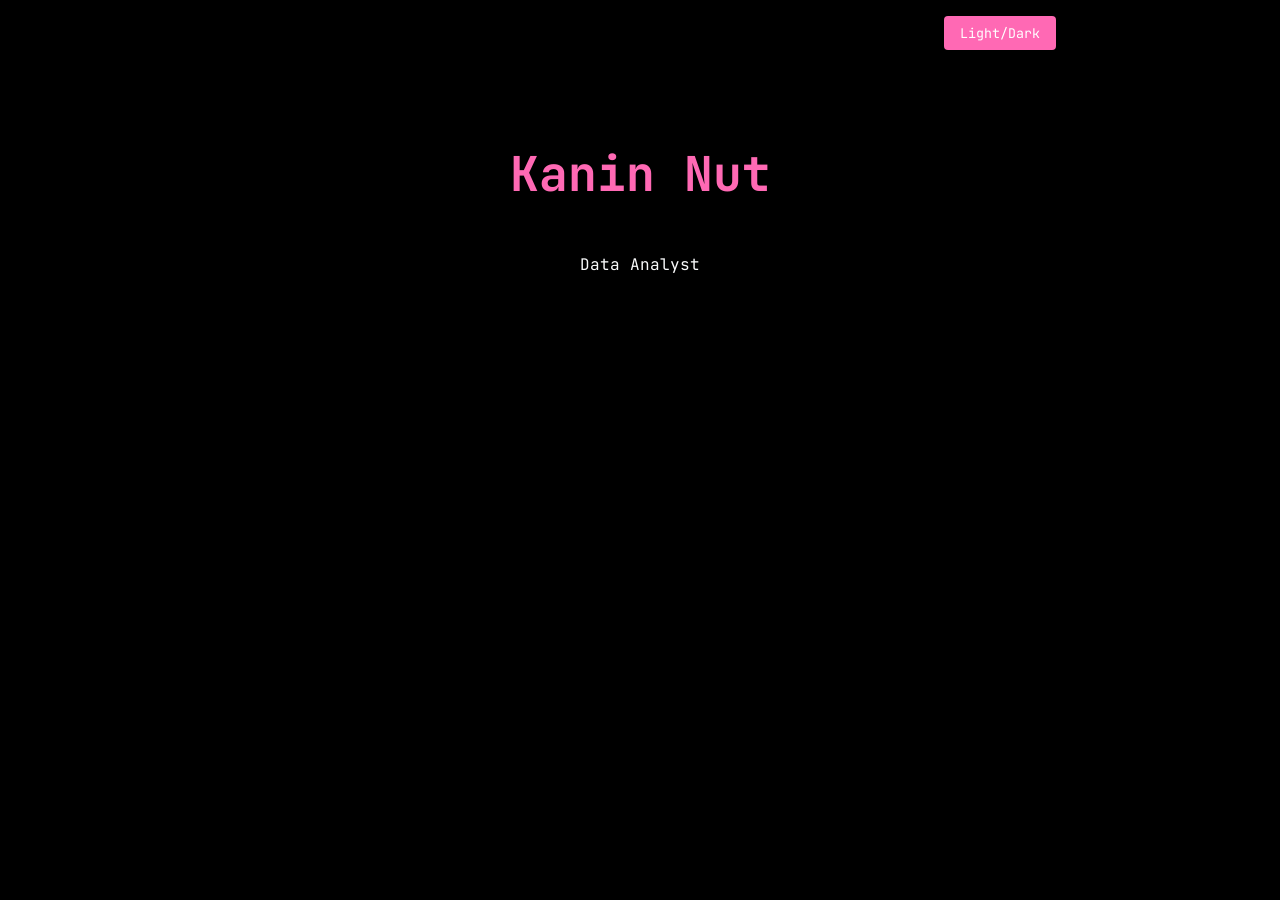
==== docs/index.html @ 3871bb96 "chore: move site files to docs/ folder for GitHub Pages" ====
<!DOCTYPE html>
<html lang="en">
<head>
    <meta charset="UTF-8">
    <meta name="viewport" content="width=device-width, initial-scale=1.0">
    <title>Kanin Nut | Data Analyst</title>
    <link rel="stylesheet" href="style.css">
    <link href="https://fonts.googleapis.com/css2?family=JetBrains+Mono:wght@400;700&display=swap" rel="stylesheet">
</head>
<body>
    <header>
        <button id="theme-toggle">Light/Dark</button>
        <section class="hero">
            <h1>Kanin Nut</h1>
            <p>Data Analyst</p>
        </section>
    </header>

    <main>
        <!-- ... -->
    </main>

    <footer id="contact">
        <!-- ... -->
    </footer>
    <script src="script.js"></script>
</body>
</html>
---- docs/style.css ----
:root {
    --bg-color: #000000;
    --text-color: #f8f9fa;
    --accent-color: #ff69b4;
    --card-bg: #1a1a1a;
}

body.light-theme {
    --bg-color: #ffffff;
    --text-color: #000000;
    --accent-color: #ff1493;
    --card-bg: #f0f0f0;
}

body {
    background-color: var(--bg-color);
    color: var(--text-color);
    font-family: 'JetBrains Mono', monospace;
    margin: 0;
    padding: 0;
    line-height: 1.6;
    transition: background-color 0.3s, color 0.3s;
}

header {
    max-width: 800px;
    margin: 0 auto;
    padding: 2rem;
    position: relative;
}

#theme-toggle {
    background: var(--accent-color);
    color: white;
    border: none;
    padding: 0.5rem 1rem;
    cursor: pointer;
    border-radius: 4px;
    font-family: 'JetBrains Mono', monospace;
    position: absolute;
    top: 1rem;
    right: 1rem;
}

main, footer {
    max-width: 800px;
    margin: 0 auto;
    padding: 2rem;
}

.hero {
    text-align: center;
    padding: 4rem 0;
}

.hero h1 {
    font-size: 3rem;
    color: var(--accent-color);
}

.project-grid {
    display: grid;
    grid-template-columns: repeat(auto-fit, minmax(250px, 1fr));
    gap: 1.5rem;
    margin-top: 2rem;
}

.project-card {
    background-color: var(--card-bg);
    padding: 1.5rem;
    border-radius: 8px;
}

#contact a {
    color: var(--accent-color);
    text-decoration: none;
    margin-right: 1rem;
}

#contact a:hover {
    text-decoration: underline;
}
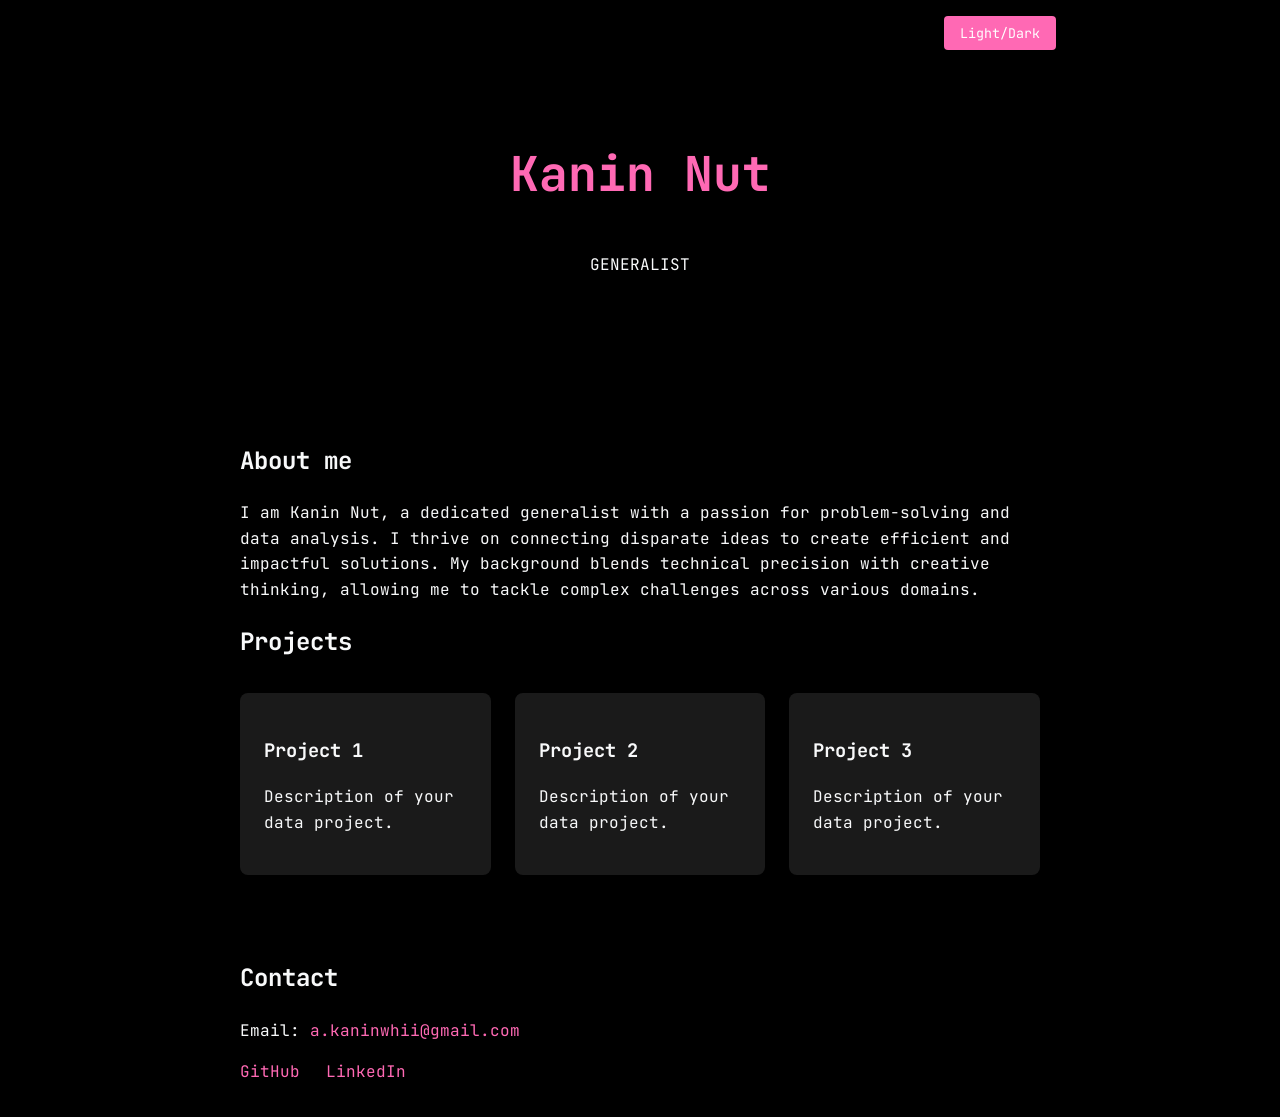
==== commit e51633e3: "feat: update content: About me, Generalist title, and Projects section" ====
--- a/docs/index.html
+++ b/docs/index.html
@@ -3,7 +3,7 @@
 <head>
     <meta charset="UTF-8">
     <meta name="viewport" content="width=device-width, initial-scale=1.0">
-    <title>Kanin Nut | Data Analyst</title>
+    <title>Kanin Nut | GENERALIST</title>
     <link rel="stylesheet" href="style.css">
     <link href="https://fonts.googleapis.com/css2?family=JetBrains+Mono:wght@400;700&display=swap" rel="stylesheet">
 </head>
@@ -12,16 +12,42 @@
         <button id="theme-toggle">Light/Dark</button>
         <section class="hero">
             <h1>Kanin Nut</h1>
-            <p>Data Analyst</p>
+            <p>GENERALIST</p>
         </section>
     </header>
 
     <main>
-        <!-- ... -->
+        <section id="about">
+            <h2>About me</h2>
+            <p>I am Kanin Nut, a dedicated generalist with a passion for problem-solving and data analysis. I thrive on connecting disparate ideas to create efficient and impactful solutions. My background blends technical precision with creative thinking, allowing me to tackle complex challenges across various domains.</p>
+        </section>
+
+        <section id="projects">
+            <h2>Projects</h2>
+            <div class="project-grid">
+                <div class="project-card">
+                    <h3>Project 1</h3>
+                    <p>Description of your data project.</p>
+                </div>
+                <div class="project-card">
+                    <h3>Project 2</h3>
+                    <p>Description of your data project.</p>
+                </div>
+                <div class="project-card">
+                    <h3>Project 3</h3>
+                    <p>Description of your data project.</p>
+                </div>
+            </div>
+        </section>
     </main>
 
     <footer id="contact">
-        <!-- ... -->
+        <h2>Contact</h2>
+        <p>Email: <a href="mailto:a.kaninwhii@gmail.com">a.kaninwhii@gmail.com</a></p>
+        <div class="social-links">
+            <a href="#">GitHub</a>
+            <a href="#">LinkedIn</a>
+        </div>
     </footer>
     <script src="script.js"></script>
 </body>
